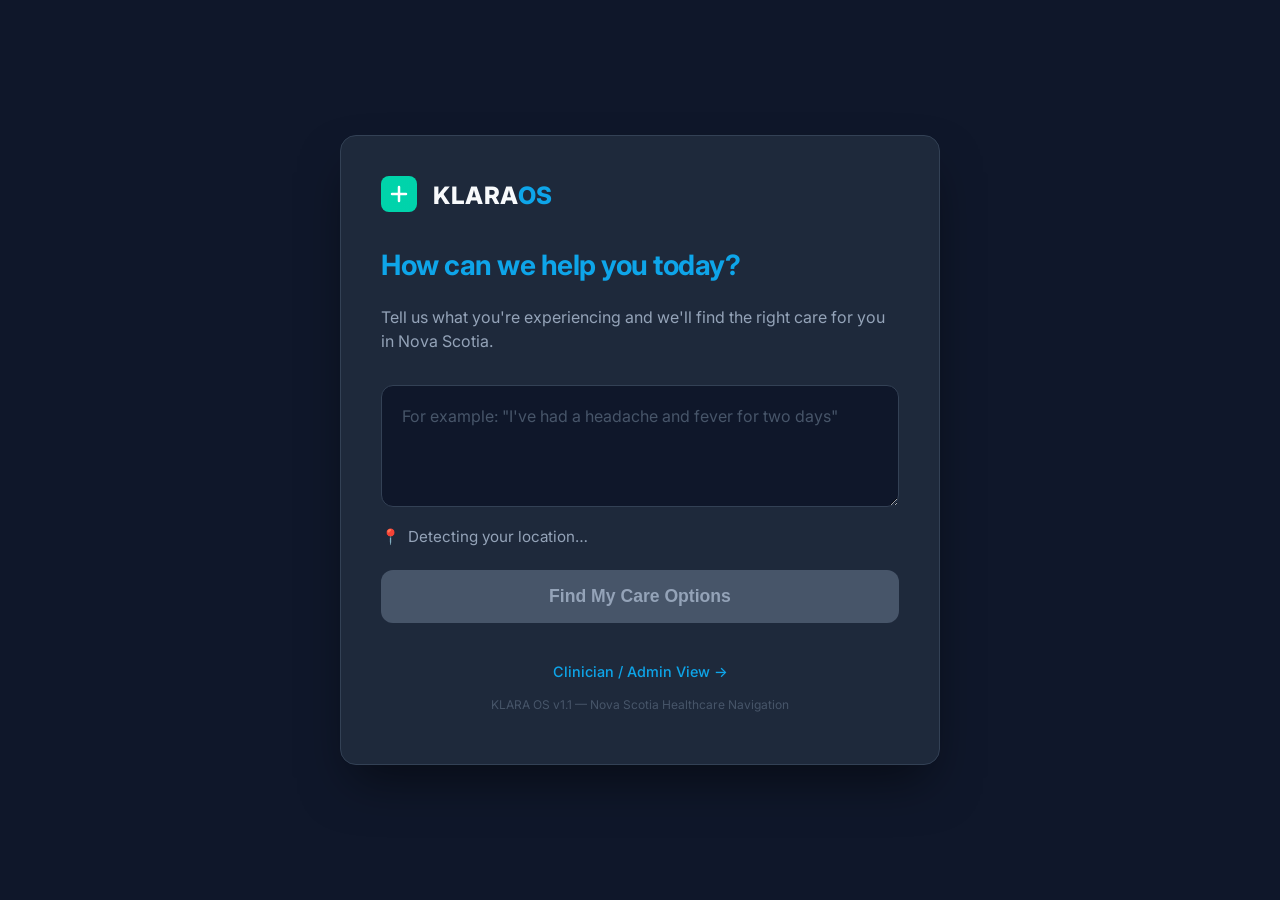
==== static/index.html @ 80e3f271 "Revert RAG integration and unify patient and admin UI themes" ====
<!DOCTYPE html>
<html lang="en">

<head>
    <meta charset="UTF-8">
    <meta name="viewport" content="width=device-width, initial-scale=1.0">
    <title>KLARA OS — How Can We Help You Today?</title>
    <meta name="description"
        content="KLARA OS: Tell us your symptoms and we'll help you find the right care in Nova Scotia.">
    <link rel="preconnect" href="https://fonts.googleapis.com">
    <link rel="preconnect" href="https://fonts.gstatic.com" crossorigin>
    <link href="https://fonts.googleapis.com/css2?family=Inter:wght@300;400;500;600;700;800&display=swap"
        rel="stylesheet">
    <link rel="stylesheet" href="/static/user.css">
</head>

<body>

    <!-- Background -->
    <div class="bg-glow" aria-hidden="true"></div>

    <div class="app-shell">

        <!-- ─── Header ─── -->
        <header id="user-header">
            <div class="logo-row">
                <div class="logo-mark">
                    <svg viewBox="0 0 36 36" fill="none">
                        <rect rx="8" width="36" height="36" fill="url(#lg)" />
                        <path d="M11 18h14M18 11v14" stroke="#fff" stroke-width="2.5" stroke-linecap="round" />
                        <defs>
                            <linearGradient id="lg" x1="0" y1="0" x2="36" y2="36">
                                <stop stop-color="#00d4aa" />
                                <stop offset="1" stop-color="#0ea5e9" />
                            </linearGradient>
                        </defs>
                    </svg>
                </div>
                <span class="logo-word">KLARA<span class="logo-accent">OS</span></span>
            </div>
        </header>

        <!-- ─── Main card ─── -->
        <main id="user-main">

            <!-- Welcome state -->
            <div id="welcome-view">
                <h2 class="welcome-heading">How can we help you today?</h2>
                <p class="welcome-sub">Tell us what you're experiencing and we'll find the right care for you in Nova
                    Scotia.</p>

                <form id="user-form" autocomplete="off">
                    <div class="input-wrap">
                        <textarea id="user-input" rows="4"
                            placeholder="For example: &quot;I've had a headache and fever for two days&quot;"></textarea>
                    </div>

                    <div class="region-indicator" id="region-indicator">
                        <span class="region-icon">📍</span>
                        <span class="region-text" id="region-text">Detecting your location…</span>
                    </div>
                    <!-- Hidden region value -->
                    <input type="hidden" id="region-value" value="Halifax">

                    <button type="submit" id="user-submit" class="btn-go" disabled>
                        <span class="btn-go-label">Find My Care Options</span>
                        <span class="btn-go-loader" hidden>
                            <span class="spinner"></span> Checking…
                        </span>
                    </button>
                </form>
            </div>

            <!-- Results state (hidden initially) -->
            <div id="results-view" hidden>

                <button type="button" id="back-btn" class="btn-back">← Start Over</button>

                <div class="result-hero" id="result-hero">
                    <div class="result-emoji" id="result-emoji">🏥</div>
                    <h2 class="result-heading" id="result-heading">We recommend…</h2>
                    <p class="result-pathway" id="result-pathway"></p>
                </div>

                <div class="result-reason" id="result-reason"></div>

                <div class="result-options" id="result-options">
                    <h3>Your Options</h3>
                    <ul id="options-list"></ul>
                </div>

                <!-- Emergency banner (hidden unless needed) -->
                <div class="emergency-banner" id="emergency-banner" hidden>
                    <span class="emergency-icon">🚨</span>
                    <span id="emergency-text"></span>
                </div>

                <div class="result-summary" id="result-summary">
                    <h3>What We Found</h3>
                    <div id="summary-body"></div>
                </div>

                <p class="disclaimer">This is a navigation aid, not a medical diagnosis. If you feel your condition is
                    life-threatening, please call <strong>911</strong> immediately.</p>
            </div>

        </main>

        <!-- ─── Footer ─── -->
        <footer id="user-footer">
            <a href="/admin" class="admin-link">Clinician / Admin View →</a>
            <p>KLARA OS v1.1 — Nova Scotia Healthcare Navigation</p>
        </footer>
    </div>

    <script src="/static/user.js"></script>
</body>

</html>
---- static/user.css ----
@import url('https://fonts.googleapis.com/css2?family=Inter:wght@300;400;500;600;700;800&display=swap');

body {
    font-family: 'Inter', sans-serif;
    margin: 0;
    padding: 0;
    background-color: #0f172a; /* Sleek dark mode background matching admin */
    color: #e2e8f0;            /* Text color matching admin */
    display: flex;
    justify-content: center;
    align-items: center;
    min-height: 100vh;
    position: relative;
    overflow-x: hidden;
}

/* Subtle background glow effect for premium feel */
.bg-glow {
    position: absolute;
    width: 600px;
    height: 600px;
    background: radial-gradient(circle, rgba(14, 165, 233, 0.15) 0%, rgba(15, 23, 42, 0) 70%);
    top: 50%;
    left: 50%;
    transform: translate(-50%, -50%);
    z-index: 0;
    pointer-events: none;
}

.app-shell {
    position: relative;
    z-index: 1;
    width: 100%;
    max-width: 600px;
    padding: 2.5rem;
    box-sizing: border-box;
    background: #1e293b;       /* Surface matching admin panel */
    border: 1px solid #334155; /* Subtle border matching admin */
    box-shadow: 0 25px 50px -12px rgba(0, 0, 0, 0.5); /* Stronger shadow for depth */
    border-radius: 16px;       /* Softer rounded corners */
    backdrop-filter: blur(10px);
}

.logo-row {
    display: flex;
    align-items: center;
    gap: 1rem;
    margin-bottom: 2rem;
}

.logo-mark svg {
    width: 36px;
    height: 36px;
}

.logo-word {
    font-size: 1.5rem;
    font-weight: 800;
    color: #f8fafc;
    letter-spacing: 0.5px;
}

.logo-accent {
    color: #0ea5e9;
}

.welcome-heading {
    margin-top: 0;
    font-size: 1.75rem;
    color: #0ea5e9;
    font-weight: 700;
    letter-spacing: -0.5px;
}

.welcome-sub {
    color: #94a3b8;
    line-height: 1.5;
    margin-bottom: 2rem;
}

.input-wrap textarea {
    width: 100%;
    background: #0f172a;        /* Input background matches body */
    border: 1px solid #334155;
    color: #f8fafc;
    border-radius: 12px;
    padding: 1.25rem;
    font-size: 1rem;
    margin-bottom: 1rem;
    box-sizing: border-box;
    font-family: inherit;
    resize: vertical;
    transition: all 0.3s ease;
}

.input-wrap textarea:focus {
    outline: none;
    border-color: #0ea5e9;
    box-shadow: 0 0 0 3px rgba(14, 165, 233, 0.2);
}

.input-wrap textarea::placeholder {
    color: #475569;
}

.btn-go {
    background: linear-gradient(135deg, #0ea5e9 0%, #0284c7 100%);
    color: white;
    padding: 1rem 2rem;
    border: none;
    border-radius: 12px;
    font-size: 1.1rem;
    font-weight: 600;
    cursor: pointer;
    width: 100%;
    transition: all 0.2s ease;
    box-shadow: 0 4px 6px -1px rgba(14, 165, 233, 0.2);
}

.btn-go:hover:not(:disabled) {
    transform: translateY(-2px);
    box-shadow: 0 10px 15px -3px rgba(14, 165, 233, 0.3);
}

.btn-go:active:not(:disabled) {
    transform: translateY(0);
}

.btn-go:disabled {
    background: #475569;
    color: #94a3b8;
    box-shadow: none;
    cursor: not-allowed;
}

.region-indicator {
    margin-bottom: 1.5rem;
    font-size: 0.95rem;
    color: #94a3b8;
    display: flex;
    align-items: center;
    gap: 0.5rem;
}

.btn-back {
    background: none;
    border: none;
    color: #94a3b8;
    cursor: pointer;
    font-size: 1rem;
    font-weight: 500;
    margin-bottom: 1.5rem;
    padding: 0;
    display: inline-flex;
    align-items: center;
    transition: color 0.2s ease;
}

.btn-back:hover {
    color: #e2e8f0;
}

.result-hero {
    background: #0f172a;
    border: 1px solid #334155;
    padding: 2.5rem 2rem;
    border-radius: 16px;
    text-align: center;
    margin-bottom: 2rem;
}

.result-emoji { 
    font-size: 3.5rem; 
    margin-bottom: 1rem;
    animation: bounceIn 0.5s cubic-bezier(0.175, 0.885, 0.32, 1.275) both;
}

.result-heading { 
    color: #94a3b8; 
    font-size: 1.1rem;
    font-weight: 500;
    margin: 0 0 0.5rem 0;
}

.result-pathway { 
    font-size: 1.75rem; 
    font-weight: 700; 
    color: #0ea5e9;
    margin: 0;
}

.result-reason {
    color: #cbd5e1;
    line-height: 1.6;
    margin-bottom: 2rem;
    text-align: center;
}

.result-options {
    margin-bottom: 2rem;
}

.result-options h3 {
    font-size: 1.1rem;
    color: #f8fafc;
    margin-bottom: 1rem;
}

.result-options ul {
    list-style: none;
    padding: 0;
    margin: 0;
    display: flex;
    flex-direction: column;
    gap: 0.5rem;
}

.result-options li {
    background: #0f172a;
    border: 1px solid #334155;
    padding: 1rem;
    border-radius: 8px;
    display: flex;
    align-items: center;
}

.result-options li::before {
    content: '→';
    color: #0ea5e9;
    font-weight: bold;
    margin-right: 0.75rem;
}

.result-summary {
    background: #0f172a;
    border: 1px solid #334155;
    border-radius: 12px;
    padding: 1.5rem;
    margin-bottom: 2rem;
}

.result-summary h3 {
    font-size: 1rem;
    color: #94a3b8;
    text-transform: uppercase;
    letter-spacing: 0.5px;
    margin: 0 0 1rem 0;
}

.result-summary p {
    margin: 0.5rem 0;
    color: #e2e8f0;
}

.result-summary strong {
    color: #94a3b8;
    margin-right: 0.25rem;
}

.emergency-banner {
    background: rgba(239, 68, 68, 0.1);
    border: 1px solid rgba(239, 68, 68, 0.3);
    color: #fca5a5;
    padding: 1.25rem;
    border-radius: 12px;
    margin: 1.5rem 0;
    font-weight: 500;
    display: flex;
    align-items: center;
    gap: 1rem;
}

.emergency-icon {
    font-size: 1.5rem;
}

.disclaimer {
    font-size: 0.85rem;
    color: #64748b;
    text-align: center;
    line-height: 1.5;
    margin-top: 2rem;
    margin-bottom: 0;
}

.admin-link {
    display: inline-block;
    margin-top: 2.5rem;
    text-align: center;
    color: #0ea5e9;
    text-decoration: none;
    font-size: 0.9rem;
    font-weight: 500;
    transition: color 0.2s ease;
    width: 100%;
}

.admin-link:hover {
    color: #38bdf8;
    text-decoration: underline;
}

#user-footer p {
    margin-top: 1rem;
    text-align: center;
    font-size: 0.75rem;
    color: #475569;
}

@keyframes bounceIn {
    0% { transform: scale(0.5); opacity: 0; }
    100% { transform: scale(1); opacity: 1; }
}

/* Spinner Animation */
.spinner {
    display: inline-block;
    width: 16px;
    height: 16px;
    border: 2px solid rgba(255,255,255,0.3);
    border-radius: 50%;
    border-top-color: #fff;
    animation: spin 1s ease-in-out infinite;
    margin-right: 8px;
    vertical-align: middle;
}

@keyframes spin {
    to { transform: rotate(360deg); }
}
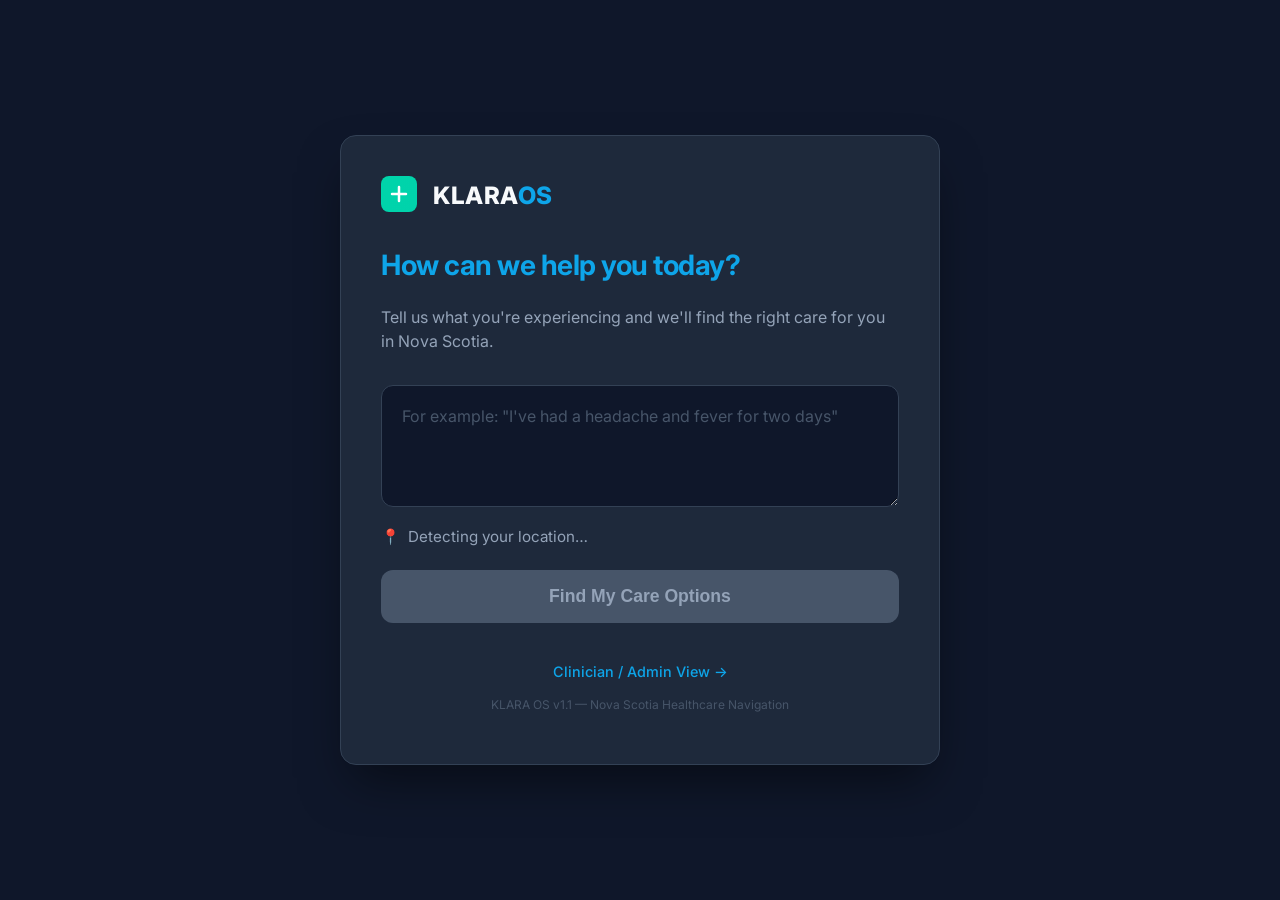
==== commit fc97dce9: "Fix emergency banner visibility logic in UI animations" ====
--- a/static/index.html
+++ b/static/index.html
@@ -22,7 +22,7 @@
     <div class="app-shell">
 
         <!-- ─── Header ─── -->
-        <header id="user-header">
+        <header id="user-header" class="animate-up delay-0">
             <div class="logo-row">
                 <div class="logo-mark">
                     <svg viewBox="0 0 36 36" fill="none">
@@ -44,25 +44,25 @@
         <main id="user-main">
 
             <!-- Welcome state -->
-            <div id="welcome-view">
-                <h2 class="welcome-heading">How can we help you today?</h2>
-                <p class="welcome-sub">Tell us what you're experiencing and we'll find the right care for you in Nova
+            <div id="welcome-view" class="view-container">
+                <h2 class="welcome-heading animate-up delay-1">How can we help you today?</h2>
+                <p class="welcome-sub animate-up delay-2">Tell us what you're experiencing and we'll find the right care for you in Nova
                     Scotia.</p>
 
                 <form id="user-form" autocomplete="off">
-                    <div class="input-wrap">
+                    <div class="input-wrap animate-up delay-3">
                         <textarea id="user-input" rows="4"
                             placeholder="For example: &quot;I've had a headache and fever for two days&quot;"></textarea>
                     </div>
 
-                    <div class="region-indicator" id="region-indicator">
+                    <div class="region-indicator animate-up delay-4" id="region-indicator">
                         <span class="region-icon">📍</span>
                         <span class="region-text" id="region-text">Detecting your location…</span>
                     </div>
                     <!-- Hidden region value -->
                     <input type="hidden" id="region-value" value="Halifax">
 
-                    <button type="submit" id="user-submit" class="btn-go" disabled>
+                    <button type="submit" id="user-submit" class="btn-go animate-up delay-5" disabled>
                         <span class="btn-go-label">Find My Care Options</span>
                         <span class="btn-go-loader" hidden>
                             <span class="spinner"></span> Checking…
@@ -72,35 +72,35 @@
             </div>
 
             <!-- Results state (hidden initially) -->
-            <div id="results-view" hidden>
+            <div id="results-view" class="view-container view-hidden">
 
-                <button type="button" id="back-btn" class="btn-back">← Start Over</button>
+                <button type="button" id="back-btn" class="btn-back animate-up delay-0">← Start Over</button>
 
-                <div class="result-hero" id="result-hero">
+                <div class="result-hero animate-up delay-1" id="result-hero">
                     <div class="result-emoji" id="result-emoji">🏥</div>
                     <h2 class="result-heading" id="result-heading">We recommend…</h2>
                     <p class="result-pathway" id="result-pathway"></p>
                 </div>
 
-                <div class="result-reason" id="result-reason"></div>
+                <div class="result-reason animate-up delay-2" id="result-reason"></div>
 
-                <div class="result-options" id="result-options">
+                <div class="result-options animate-up delay-3" id="result-options">
                     <h3>Your Options</h3>
                     <ul id="options-list"></ul>
                 </div>
 
                 <!-- Emergency banner (hidden unless needed) -->
-                <div class="emergency-banner" id="emergency-banner" hidden>
+                <div class="emergency-banner animate-up delay-4" id="emergency-banner" hidden>
                     <span class="emergency-icon">🚨</span>
                     <span id="emergency-text"></span>
                 </div>
 
-                <div class="result-summary" id="result-summary">
+                <div class="result-summary animate-up delay-4" id="result-summary">
                     <h3>What We Found</h3>
                     <div id="summary-body"></div>
                 </div>
 
-                <p class="disclaimer">This is a navigation aid, not a medical diagnosis. If you feel your condition is
+                <p class="disclaimer animate-up delay-5">This is a navigation aid, not a medical diagnosis. If you feel your condition is
                     life-threatening, please call <strong>911</strong> immediately.</p>
             </div>
 
--- a/static/user.css
+++ b/static/user.css
@@ -12,6 +12,11 @@
     min-height: 100vh;
     position: relative;
     overflow-x: hidden;
+}
+
+/* Ensure hidden attributes are genuinely hidden, overriding display properties */
+[hidden] {
+    display: none !important;
 }
 
 /* Subtle background glow effect for premium feel */
@@ -307,8 +312,64 @@
     color: #475569;
 }
 
+/* ==========================================================================
+   ANIMATIONS & TRANSITIONS (Palantir/Apple Inspired)
+   ========================================================================== */
+
+/* Base fade-up animation applied to elements as they enter the DOM */
+@keyframes fadeUp {
+    0% {
+        opacity: 0;
+        transform: translateY(20px);
+    }
+    100% {
+        opacity: 1;
+        transform: translateY(0);
+    }
+}
+
+/* Base fade-out animation applied to elements leaving the DOM */
+@keyframes fadeOut {
+    0% {
+        opacity: 1;
+        transform: translateY(0);
+    }
+    100% {
+        opacity: 0;
+        transform: translateY(-10px);
+    }
+}
+
+.animate-up {
+    /* Set initial state so elements don't flash before animation starts */
+    opacity: 0; 
+    animation: fadeUp 0.8s cubic-bezier(0.16, 1, 0.3, 1) forwards;
+}
+
+/* Staggered Delay Utility Classes */
+.delay-0 { animation-delay: 0ms; }
+.delay-1 { animation-delay: 100ms; }
+.delay-2 { animation-delay: 200ms; }
+.delay-3 { animation-delay: 300ms; }
+.delay-4 { animation-delay: 400ms; }
+.delay-5 { animation-delay: 500ms; }
+
+/* View Transition States */
+.view-container {
+    transition: opacity 0.4s ease;
+}
+
+.view-hidden {
+    display: none !important;
+}
+
+.view-fade-out {
+    animation: fadeOut 0.4s cubic-bezier(0.16, 1, 0.3, 1) forwards !important;
+}
+
 @keyframes bounceIn {
     0% { transform: scale(0.5); opacity: 0; }
+    50% { transform: scale(1.1); opacity: 1; }
     100% { transform: scale(1); opacity: 1; }
 }
 
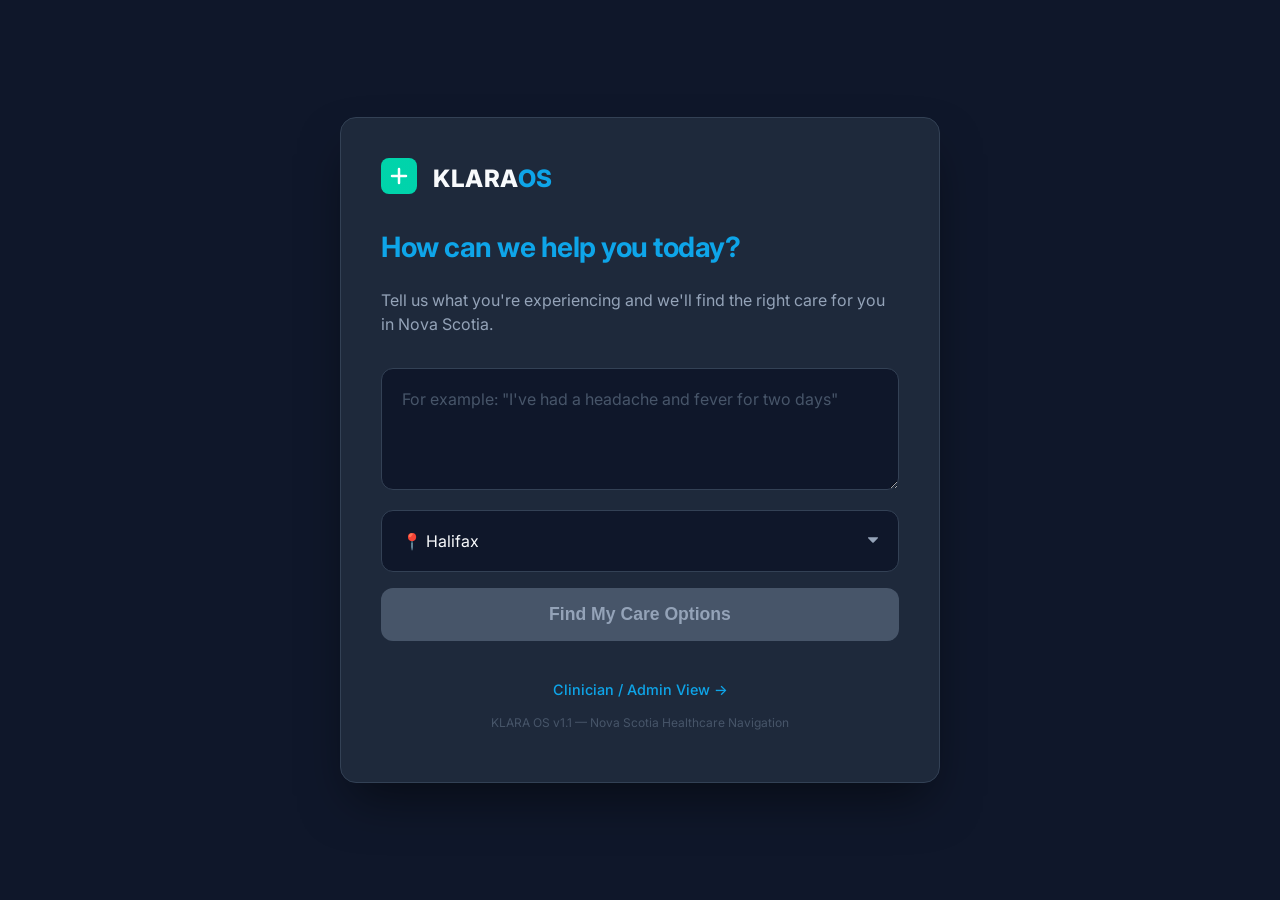
==== commit 73b4b04a: "Replaced mock region detection with a functional dropdown select" ====
--- a/static/index.html
+++ b/static/index.html
@@ -55,12 +55,16 @@
                             placeholder="For example: &quot;I've had a headache and fever for two days&quot;"></textarea>
                     </div>
 
-                    <div class="region-indicator animate-up delay-4" id="region-indicator">
-                        <span class="region-icon">📍</span>
-                        <span class="region-text" id="region-text">Detecting your location…</span>
+                    <div class="input-wrap animate-up delay-4">
+                        <select id="region-value" required>
+                            <option value="Halifax">📍 Halifax</option>
+                            <option value="Cape Breton">📍 Cape Breton</option>
+                            <option value="South Shore">📍 South Shore</option>
+                            <option value="Annapolis Valley">📍 Annapolis Valley</option>
+                            <option value="Truro / Colchester">📍 Truro / Colchester</option>
+                            <option value="Northern (Rural)">📍 Northern (Rural)</option>
+                        </select>
                     </div>
-                    <!-- Hidden region value -->
-                    <input type="hidden" id="region-value" value="Halifax">
 
                     <button type="submit" id="user-submit" class="btn-go animate-up delay-5" disabled>
                         <span class="btn-go-label">Find My Care Options</span>
--- a/static/user.css
+++ b/static/user.css
@@ -83,7 +83,8 @@
     margin-bottom: 2rem;
 }
 
-.input-wrap textarea {
+.input-wrap textarea,
+.input-wrap select {
     width: 100%;
     background: #0f172a;        /* Input background matches body */
     border: 1px solid #334155;
@@ -94,10 +95,25 @@
     margin-bottom: 1rem;
     box-sizing: border-box;
     font-family: inherit;
+    transition: all 0.3s ease;
+}
+
+.input-wrap textarea {
     resize: vertical;
-    transition: all 0.3s ease;
-}
-
+}
+
+.input-wrap select {
+    appearance: none;
+    -webkit-appearance: none;
+    -moz-appearance: none;
+    background-image: url("data:image/svg+xml;charset=US-ASCII,%3Csvg%20xmlns%3D%22http%3A%2F%2Fwww.w3.org%2F2000%2Fsvg%22%20width%3D%22292.4%22%20height%3D%22292.4%22%3E%3Cpath%20fill%3D%22%2394a3b8%22%20d%3D%22M287%2069.4a17.6%2017.6%200%200%200-13-5.4H18.4c-5%200-9.3%201.8-12.9%205.4A17.6%2017.6%200%200%200%200%2082.2c0%205%201.8%209.3%205.4%2012.9l128%20127.9c3.6%203.6%207.8%205.4%2012.8%205.4s9.2-1.8%2012.8-5.4L287%2095c3.5-3.5%205.4-7.8%205.4-12.8%200-5-1.9-9.2-5.5-12.8z%22%2F%3E%3C%2Fsvg%3E");
+    background-repeat: no-repeat;
+    background-position: right 1.25rem top 50%;
+    background-size: 0.65rem auto;
+    cursor: pointer;
+}
+
+.input-wrap select:focus,
 .input-wrap textarea:focus {
     outline: none;
     border-color: #0ea5e9;
